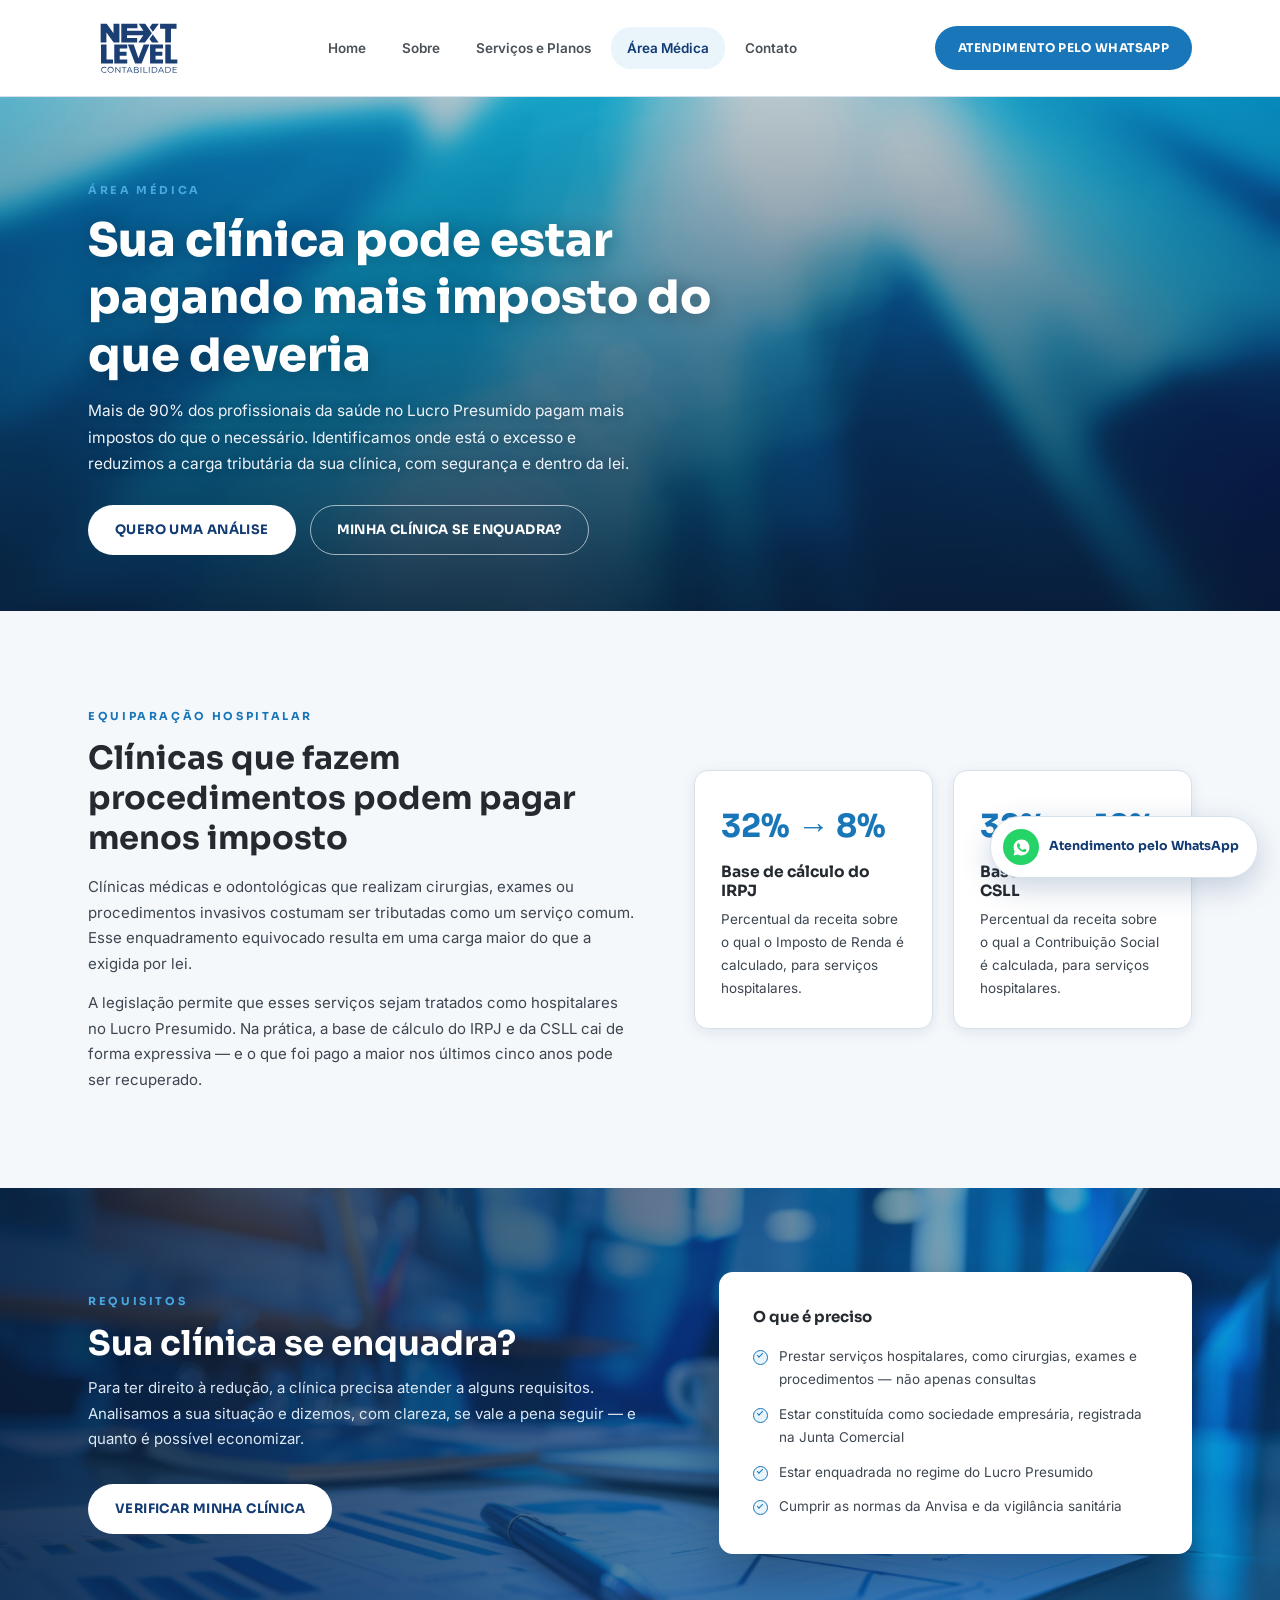
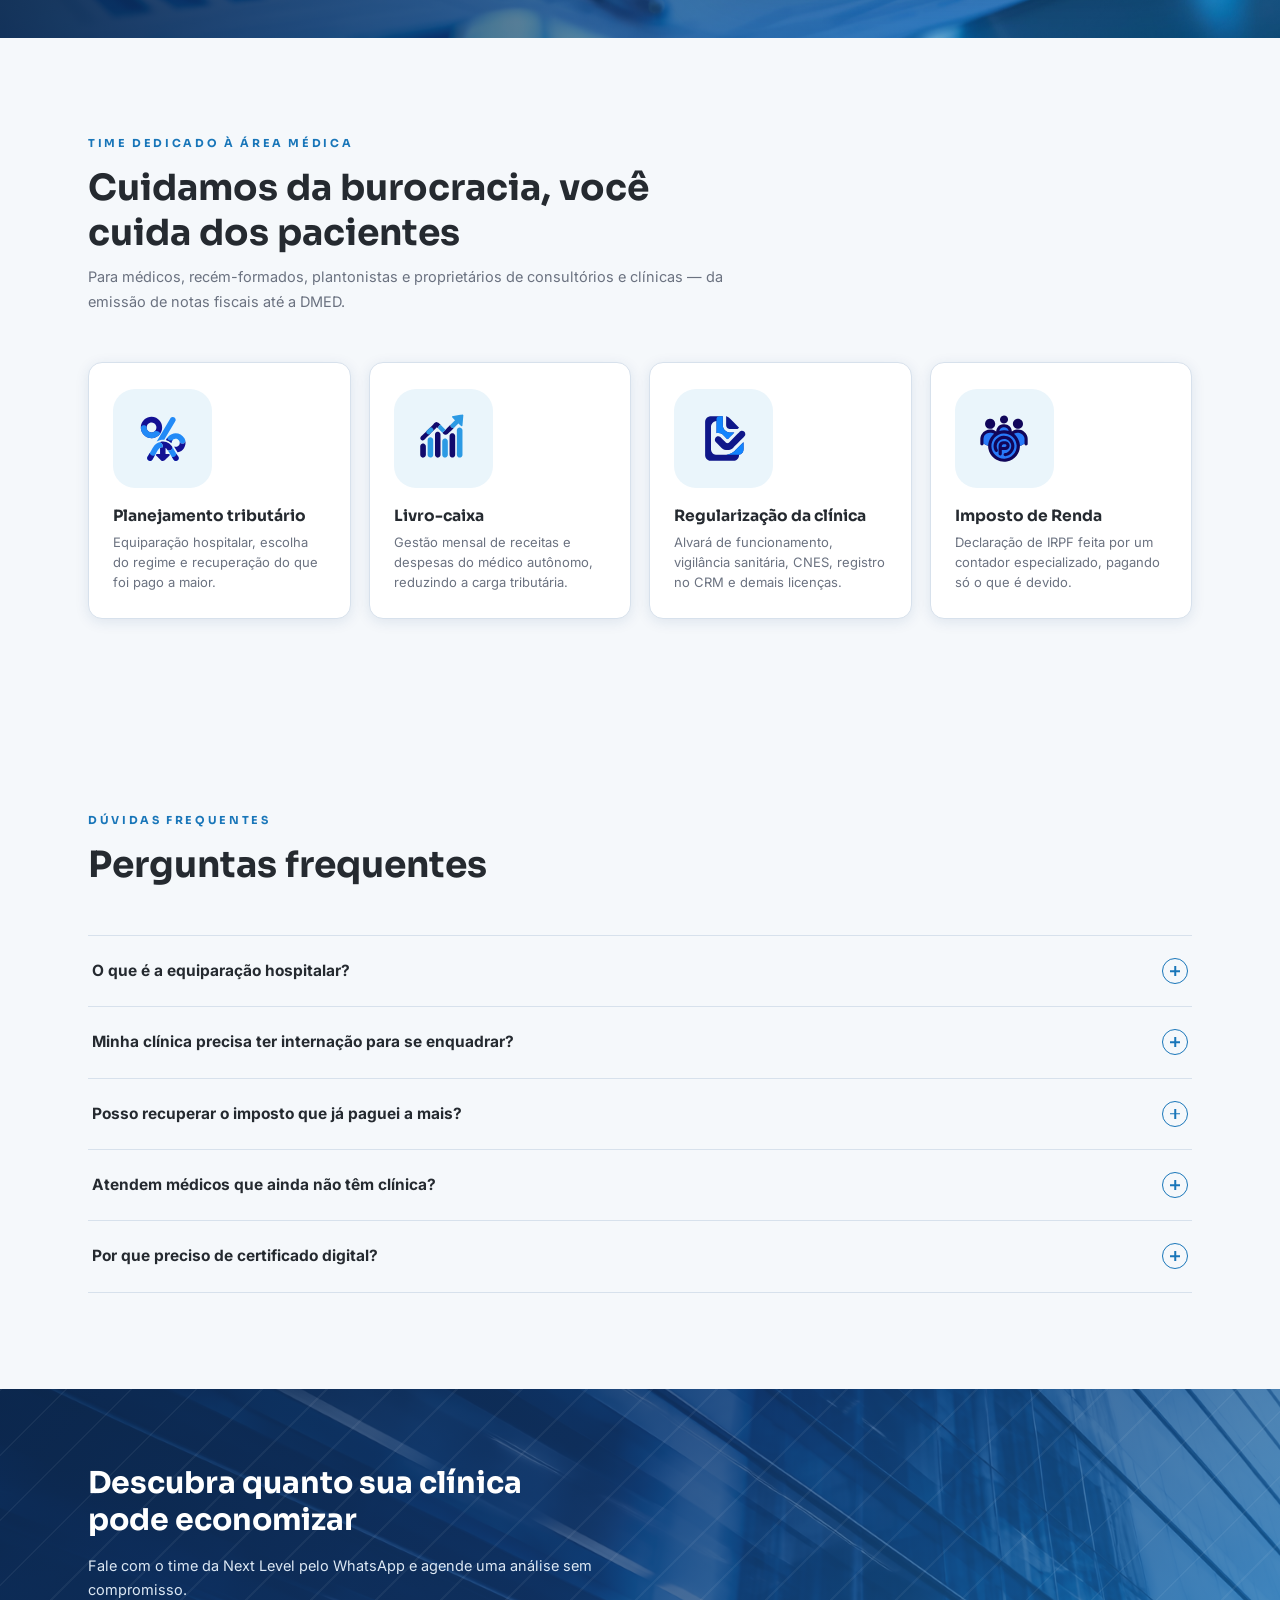
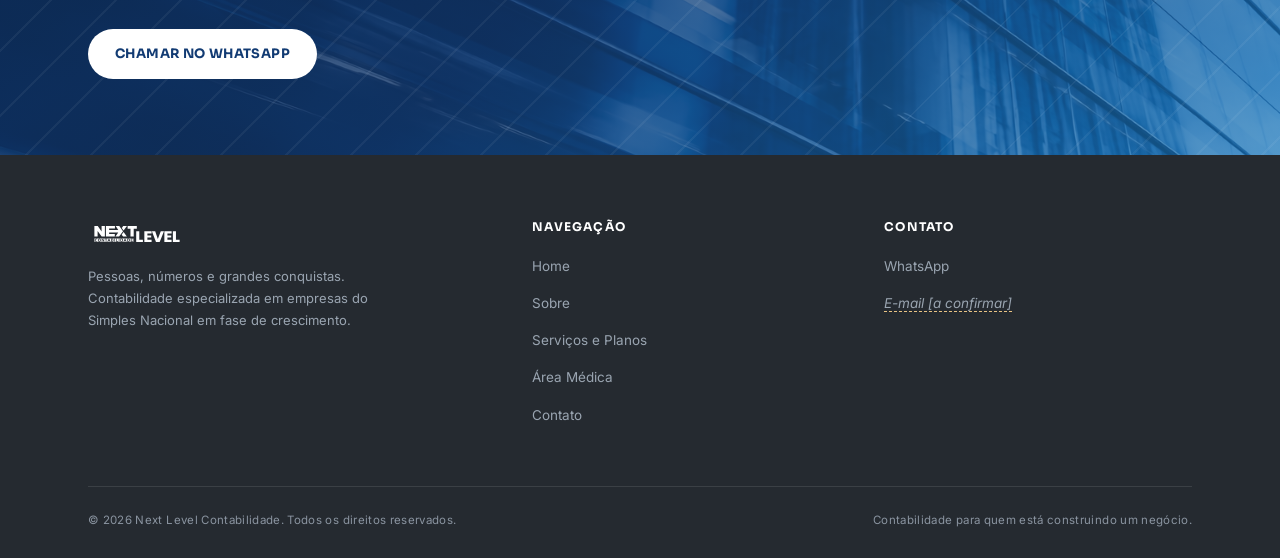
==== area-medica.html @ af2c42af "Adiciona página Área Médica sobre redução de tributos para clínicas Nova página area-medica.html (eq" ====
<!DOCTYPE html>
<html lang="pt-BR">
<head>
<script>document.documentElement.classList.add('js');</script>
<meta charset="UTF-8">
<title>Área Médica — Next Level Contabilidade</title>
<meta name="description" content="Redução de impostos para clínicas médicas e odontológicas: equiparação hospitalar, recuperação do que foi pago a maior e contabilidade especializada na área da saúde.">
<meta name="viewport" content="width=device-width, initial-scale=1.0">
<link rel="icon" type="image/svg+xml" href="assets/img/favicon.svg">
<link rel="preconnect" href="https://fonts.googleapis.com">
<link rel="preconnect" href="https://fonts.gstatic.com" crossorigin>
<link href="https://fonts.googleapis.com/css2?family=Sora:wght@400;600;700;800&family=Inter:wght@400;500;600;700&display=swap" rel="stylesheet">
<link rel="stylesheet" href="assets/css/style.css">
</head>
<body>
<a class="skip-link" href="#main">Pular para o conteúdo</a>

<header class="site-header">
  <div class="wrap">
    <a href="index.html" class="brand-logo" aria-label="Next Level Contabilidade — ir para a home">
      <img src="assets/img/logo-vertical.svg" alt="Next Level Contabilidade">
    </a>
    <nav class="main-nav" aria-label="Navegação principal">
      <ul>
        <li><a href="index.html">Home</a></li>
        <li><a href="sobre.html">Sobre</a></li>
        <li><a href="servicos.html">Serviços e Planos</a></li>
        <li><a href="area-medica.html">Área Médica</a></li>
        <li><a href="contato.html">Contato</a></li>
      </ul>
      <div class="header-actions">
        <a href="https://wa.me/5500000000000?text=Ol%C3%A1!%20Vim%20pelo%20site%20da%20Next%20Level%20e%20quero%20saber%20mais%20sobre%20a%20contabilidade." target="_blank" rel="noopener" class="btn btn-primary" data-wa-link>Atendimento pelo WhatsApp</a>
      </div>
    </nav>
    <div class="header-actions">
      <a href="https://wa.me/5500000000000?text=Ol%C3%A1!%20Vim%20pelo%20site%20da%20Next%20Level%20e%20quero%20saber%20mais%20sobre%20a%20contabilidade." target="_blank" rel="noopener" class="btn btn-primary desktop-only" data-wa-link>Atendimento pelo WhatsApp</a>
      <button class="nav-toggle" aria-label="Abrir menu" aria-expanded="false" aria-controls="main-nav"><span></span></button>
    </div>
  </div>
</header>

<main id="main">

  <!-- ================= HERO INTERNA (foto) ================= -->
  <section class="hero-inner">
    <div class="hero-bg-frame" aria-hidden="true">
      <img class="hero-bg" src="assets/img/hero-interna.jpg" alt="">
    </div>
    <div class="hero-overlay" aria-hidden="true"></div>
    <div class="wrap">
      <span class="kicker">Área médica</span>
      <h1>Sua clínica pode estar pagando mais imposto do que deveria</h1>
      <p class="lead">Mais de 90% dos profissionais da saúde no Lucro Presumido pagam mais impostos do que o necessário. Identificamos onde está o excesso e reduzimos a carga tributária da sua clínica, com segurança e dentro da lei.</p>
      <div class="hero-actions" style="margin-top:28px;">
        <a href="https://wa.me/5500000000000?text=Ol%C3%A1!%20Vim%20pelo%20site%20da%20Next%20Level%20e%20quero%20saber%20quanto%20minha%20cl%C3%ADnica%20pode%20economizar%20em%20impostos." target="_blank" rel="noopener" class="btn btn-white" data-wa-link data-wa-message="Olá! Vim pelo site da Next Level e quero saber quanto minha clínica pode economizar em impostos.">Quero uma análise</a>
        <a href="#requisitos" class="btn btn-outline-white">Minha clínica se enquadra?</a>
      </div>
    </div>
  </section>

  <!-- ================= EQUIPARAÇÃO HOSPITALAR (branco, texto + números) ================= -->
  <section class="section" id="equiparacao">
    <div class="wrap">
      <div class="split">
        <div class="reveal">
          <span class="kicker">Equiparação hospitalar</span>
          <h2>Clínicas que fazem procedimentos podem pagar menos imposto</h2>
          <p>Clínicas médicas e odontológicas que realizam cirurgias, exames ou procedimentos invasivos costumam ser tributadas como um serviço comum. Esse enquadramento equivocado resulta em uma carga maior do que a exigida por lei.</p>
          <p>A legislação permite que esses serviços sejam tratados como hospitalares no Lucro Presumido. Na prática, a base de cálculo do IRPJ e da CSLL cai de forma expressiva — e o que foi pago a maior nos últimos cinco anos pode ser recuperado.</p>
        </div>
        <div class="reveal">
          <div class="stat-grid">
            <div class="stat-card">
              <div class="num">32% → 8%</div>
              <h3>Base de cálculo do IRPJ</h3>
              <p>Percentual da receita sobre o qual o Imposto de Renda é calculado, para serviços hospitalares.</p>
            </div>
            <div class="stat-card">
              <div class="num">32% → 12%</div>
              <h3>Base de cálculo da CSLL</h3>
              <p>Percentual da receita sobre o qual a Contribuição Social é calculada, para serviços hospitalares.</p>
            </div>
          </div>
        </div>
      </div>
    </div>
  </section>

  <!-- ================= REQUISITOS (foto full-bleed, texto + card lateral) ================= -->
  <section class="photo-section overlay-brand" id="requisitos">
    <img class="bg-img" src="assets/img/dados-still-01.jpg" alt="Mesa de trabalho com relatórios, gráficos e notebook, iluminação em tons de azul">
    <div class="bg-overlay" aria-hidden="true"></div>
    <div class="wrap">
      <div class="grid-2">
        <div class="reveal">
          <span class="kicker">Requisitos</span>
          <h2 class="title">Sua clínica se enquadra?</h2>
          <p class="section-sub">Para ter direito à redução, a clínica precisa atender a alguns requisitos. Analisamos a sua situação e dizemos, com clareza, se vale a pena seguir — e quanto é possível economizar.</p>
          <div class="hero-actions">
            <a href="https://wa.me/5500000000000?text=Ol%C3%A1!%20Vim%20pelo%20site%20da%20Next%20Level%20e%20quero%20saber%20se%20minha%20cl%C3%ADnica%20se%20enquadra%20na%20equipara%C3%A7%C3%A3o%20hospitalar." target="_blank" rel="noopener" class="btn btn-white" data-wa-link data-wa-message="Olá! Vim pelo site da Next Level e quero saber se minha clínica se enquadra na equiparação hospitalar.">Verificar minha clínica</a>
          </div>
        </div>
        <div class="side-card reveal">
          <h3>O que é preciso</h3>
          <ul class="check-list">
            <li>Prestar serviços hospitalares, como cirurgias, exames e procedimentos — não apenas consultas</li>
            <li>Estar constituída como sociedade empresária, registrada na Junta Comercial</li>
            <li>Estar enquadrada no regime do Lucro Presumido</li>
            <li>Cumprir as normas da Anvisa e da vigilância sanitária</li>
          </ul>
        </div>
      </div>
    </div>
  </section>

  <!-- ================= SERVIÇOS PARA A ÁREA MÉDICA (branco) ================= -->
  <section class="section" id="servicos-medicos">
    <div class="wrap">
      <div class="section-head reveal">
        <span class="kicker">Time dedicado à área médica</span>
        <h2 class="title">Cuidamos da burocracia, você cuida dos pacientes</h2>
        <p class="section-sub">Para médicos, recém-formados, plantonistas e proprietários de consultórios e clínicas — da emissão de notas fiscais até a DMED.</p>
      </div>

      <div class="feature-list">
        <div class="feature-item reveal">
          <span class="ico" aria-hidden="true"><img src="assets/img/icons/icon-reducao.svg" alt=""></span>
          <h3>Planejamento tributário</h3>
          <p>Equiparação hospitalar, escolha do regime e recuperação do que foi pago a maior.</p>
        </div>
        <div class="feature-item reveal">
          <span class="ico" aria-hidden="true"><img src="assets/img/icons/icon-relatorios.svg" alt=""></span>
          <h3>Livro-caixa</h3>
          <p>Gestão mensal de receitas e despesas do médico autônomo, reduzindo a carga tributária.</p>
        </div>
        <div class="feature-item reveal">
          <span class="ico" aria-hidden="true"><img src="assets/img/icons/icon-impostos.svg" alt=""></span>
          <h3>Regularização da clínica</h3>
          <p>Alvará de funcionamento, vigilância sanitária, CNES, registro no CRM e demais licenças.</p>
        </div>
        <div class="feature-item reveal">
          <span class="ico" aria-hidden="true"><img src="assets/img/icons/icon-folha.svg" alt=""></span>
          <h3>Imposto de Renda</h3>
          <p>Declaração de IRPF feita por um contador especializado, pagando só o que é devido.</p>
        </div>
      </div>
    </div>
  </section>

  <!-- ================= FAQ (branco) ================= -->
  <section class="section" id="faq">
    <div class="wrap">
      <div class="section-head reveal">
        <span class="kicker">Dúvidas frequentes</span>
        <h2 class="title">Perguntas frequentes</h2>
      </div>

      <div class="faq-list reveal">
        <details class="faq-item">
          <summary>O que é a equiparação hospitalar?<span class="plus" aria-hidden="true"></span></summary>
          <p class="a">É o tratamento tributário que a lei dá aos serviços hospitalares no Lucro Presumido. Clínicas que realizam cirurgias, exames e procedimentos podem calcular o IRPJ sobre 8% da receita e a CSLL sobre 12%, em vez dos 32% aplicados aos serviços em geral.</p>
        </details>
        <details class="faq-item">
          <summary>Minha clínica precisa ter internação para se enquadrar?<span class="plus" aria-hidden="true"></span></summary>
          <p class="a">Não. O que conta é a natureza do serviço prestado — procedimentos, cirurgias e exames —, e não a estrutura de internação. Consultas médicas simples, porém, não entram no benefício.</p>
        </details>
        <details class="faq-item">
          <summary>Posso recuperar o imposto que já paguei a mais?<span class="plus" aria-hidden="true"></span></summary>
          <p class="a">Sim. Os valores pagos a maior nos últimos cinco anos podem ser recuperados. Fazemos o levantamento e mostramos quanto a sua clínica tem a receber antes de qualquer decisão.</p>
        </details>
        <details class="faq-item">
          <summary>Atendem médicos que ainda não têm clínica?<span class="plus" aria-hidden="true"></span></summary>
          <p class="a">Sim. Atendemos médicos autônomos, recém-formados e plantonistas — com livro-caixa, abertura de empresa, certificado digital e declaração de Imposto de Renda.</p>
        </details>
        <details class="faq-item">
          <summary>Por que preciso de certificado digital?<span class="plus" aria-hidden="true"></span></summary>
          <p class="a">O certificado digital é essencial para emitir notas fiscais e entregar as obrigações da sua empresa à Receita Federal e à Prefeitura. Oferecemos descontos especiais com certificadoras parceiras.</p>
        </details>
      </div>
    </div>
  </section>

  <!-- ================= CTA FINAL (gradiente cheio) ================= -->
  <section class="gradient-section">
    <img class="bg-img" src="assets/img/cta-bg.png" alt="" aria-hidden="true">
    <div class="bg-overlay" aria-hidden="true"></div>
    <div class="stripe" aria-hidden="true"></div>
    <div class="wrap">
      <div class="content-max reveal">
        <h2>Descubra quanto sua clínica pode economizar</h2>
        <p>Fale com o time da Next Level pelo WhatsApp e agende uma análise sem compromisso.</p>
        <a href="https://wa.me/5500000000000?text=Ol%C3%A1!%20Vim%20pelo%20site%20da%20Next%20Level%20e%20quero%20saber%20quanto%20minha%20cl%C3%ADnica%20pode%20economizar%20em%20impostos." target="_blank" rel="noopener" class="btn btn-white" data-wa-link data-wa-message="Olá! Vim pelo site da Next Level e quero saber quanto minha clínica pode economizar em impostos.">Chamar no WhatsApp</a>
      </div>
    </div>
  </section>

</main>

<footer class="site-footer">
  <div class="wrap">
    <div class="footer-grid">
      <div class="footer-brand">
        <a href="index.html" class="brand-logo" aria-label="Next Level Contabilidade — ir para a home">
          <img src="assets/img/logo-horizontal.svg" alt="Next Level Contabilidade">
        </a>
        <p>Pessoas, números e grandes conquistas. Contabilidade especializada em empresas do Simples Nacional em fase de crescimento.</p>
      </div>
      <div class="footer-col">
        <h4>Navegação</h4>
        <ul>
          <li><a href="index.html">Home</a></li>
          <li><a href="sobre.html">Sobre</a></li>
          <li><a href="servicos.html">Serviços e Planos</a></li>
          <li><a href="area-medica.html">Área Médica</a></li>
          <li><a href="contato.html">Contato</a></li>
        </ul>
      </div>
      <div class="footer-col">
        <h4>Contato</h4>
        <ul>
          <li><a href="https://wa.me/5500000000000?text=Ol%C3%A1!%20Vim%20pelo%20site%20da%20Next%20Level%20e%20quero%20saber%20mais%20sobre%20a%20contabilidade." target="_blank" rel="noopener" data-wa-link>WhatsApp</a></li>
          <li><a href="mailto:#" class="todo">E-mail [a confirmar]</a></li>
        </ul>
      </div>
    </div>
    <div class="footer-bottom">
      <span>© <span id="ano-atual">2026</span> Next Level Contabilidade. Todos os direitos reservados.</span>
      <span>Contabilidade para quem está construindo um negócio.</span>
    </div>
  </div>
</footer>

<a href="https://wa.me/5500000000000?text=Ol%C3%A1!%20Vim%20pelo%20site%20da%20Next%20Level%20e%20quero%20saber%20mais%20sobre%20a%20contabilidade." target="_blank" rel="noopener" class="wa-float" data-wa-link aria-label="Atendimento pelo WhatsApp">
  <span class="wa-ico" aria-hidden="true">
    <svg viewBox="0 0 24 24" fill="currentColor"><path d="M12.04 2c-5.52 0-10 4.48-10 10 0 1.77.46 3.45 1.27 4.9L2 22l5.25-1.28A9.96 9.96 0 0 0 12.04 22c5.52 0 10-4.48 10-10s-4.48-10-10-10zm5.8 14.3c-.24.68-1.4 1.3-1.94 1.36-.5.06-1.13.09-1.82-.11-.42-.13-.96-.3-1.66-.6-2.92-1.26-4.83-4.2-4.98-4.4-.15-.2-1.2-1.6-1.2-3.05 0-1.45.76-2.16 1.03-2.46.27-.3.6-.37.8-.37h.57c.18 0 .43-.07.67.51.24.6.83 2.06.9 2.2.07.15.12.32.02.52-.1.2-.15.32-.3.5-.15.17-.31.39-.44.52-.15.15-.3.3-.13.6.17.3.76 1.25 1.63 2.02 1.12.99 2.06 1.3 2.36 1.45.3.15.47.13.65-.07.18-.2.75-.87.95-1.17.2-.3.4-.25.66-.15.27.1 1.7.8 1.99.95.3.15.5.22.57.35.07.13.07.75-.17 1.43z"/></svg>
  </span>
  <span class="wa-text">Atendimento pelo WhatsApp</span>
</a>

<script src="assets/js/main.js"></script>
</body>
</html>
---- assets/css/style.css ----
/* ==========================================================================
   Next Level Contabilidade — folha de estilos principal
   Fontes: Sora (títulos) + Inter (texto), Google Fonts
   Paleta: ver variáveis abaixo (fonte: Manual de Marca Next Level)
   ========================================================================== */

:root{
  --blue1:#123B73;       /* azul principal */
  --blue1-dark:#0d2c56;
  --blue2:#1976B9;       /* azul secundário */
  --blue3:#49A9DF;       /* azul destaque */
  --blue-soft:#EAF5FB;   /* fundo suave */
  --white:#FFFFFF;
  --graphite:#252A30;    /* texto / apoio */
  --ink:#252A30;
  --muted:#6b7280;
  --line:#d7e1ec;
  --warn:#b5651d;
  --warn-bg:#fff6ea;
  --warn-border:#e9c384;

  --font-title:'Sora', sans-serif;
  --font-body:'Inter', sans-serif;

  --container:1160px;
  --radius:14px;
  --radius-sm:10px;
  --shadow-soft:0 3px 14px rgba(18,59,115,.10);
  --shadow-hover:0 18px 40px rgba(18,59,115,.16);
}

*, *::before, *::after{ box-sizing:border-box; }
html{ scroll-behavior:smooth; }
body{
  margin:0;
  font-family:var(--font-body);
  color:var(--graphite);
  background:#f5f8fb;
  line-height:1.7;
  -webkit-font-smoothing:antialiased;
  overflow-x:hidden;
}
h1,h2,h3,h4{ font-family:var(--font-title); margin:0; color:var(--graphite); line-height:1.25; }
p{ margin:0 0 14px; color:#3d4650; }
p:last-child{ margin-bottom:0; }
a{ color:inherit; text-decoration:none; }
img{ max-width:100%; display:block; }
ul{ margin:0; padding:0; list-style:none; }
button{ font-family:inherit; cursor:pointer; }

.wrap{ max-width:var(--container); margin:0 auto; padding:0 28px; }

/* ---------- links utilitários ---------- */
.skip-link{
  position:absolute; left:-999px; top:auto;
  background:var(--blue1); color:#fff; padding:10px 16px; border-radius:8px; z-index:200;
}
.skip-link:focus{ left:16px; top:16px; }

/* ---------- botões ---------- */
.btn{
  display:inline-flex; align-items:center; gap:8px;
  font-family:var(--font-title); font-weight:700; font-size:13px;
  text-transform:uppercase; letter-spacing:.03em;
  padding:13px 26px; border-radius:30px; border:1.5px solid transparent;
  transition:transform .2s ease, box-shadow .2s ease, background .2s ease, color .2s ease, border-color .2s ease;
  white-space:nowrap;
}
.btn svg{ width:16px; height:16px; flex:none; }
.btn-primary{ background:var(--blue2); color:#fff; }
.btn-primary:hover{ background:var(--blue1); transform:translateY(-2px); box-shadow:var(--shadow-hover); }
.btn-ghost{ background:transparent; color:var(--blue1); border-color:var(--blue2); }
.btn-ghost:hover{ background:var(--blue-soft); transform:translateY(-2px); }
.btn-white{ background:#fff; color:var(--blue1); }
.btn-white:hover{ background:var(--blue-soft); transform:translateY(-2px); }
.btn-outline-white{ background:transparent; color:#fff; border-color:rgba(255,255,255,.6); }
.btn-outline-white:hover{ background:rgba(255,255,255,.12); border-color:#fff; }

/* ---------- header ---------- */
.site-header{
  position:sticky; top:0; z-index:100;
  background:#ffffff;
  border-bottom:1px solid var(--line);
}
.site-header .wrap{
  display:flex; align-items:center; justify-content:space-between;
  height:96px;
}
.brand-logo{ display:flex; align-items:center; height:62px; }
.brand-logo img{ height:100%; width:auto; }

.main-nav{ display:flex; align-items:center; gap:8px; }
.main-nav ul{ display:flex; align-items:center; gap:4px; }
.main-nav ul a{
  display:block; padding:10px 16px; border-radius:20px;
  font-size:13.5px; font-weight:600; color:#4a5158;
  transition:background .2s ease, color .2s ease;
}
.main-nav ul a:hover{ background:var(--blue-soft); color:var(--blue1); }
.main-nav ul a.is-active{ background:var(--blue-soft); color:var(--blue1); }

.header-actions{ display:flex; align-items:center; gap:14px; }
.header-actions .btn{ padding:11px 22px; font-size:12px; }
.main-nav .header-actions{ display:none; }

.nav-toggle{
  display:none; background:none; border:none; padding:8px; width:40px; height:40px;
  align-items:center; justify-content:center;
}
.nav-toggle span, .nav-toggle span::before, .nav-toggle span::after{
  content:''; display:block; width:22px; height:2px; background:var(--graphite); position:relative;
  transition:transform .25s ease, opacity .25s ease;
}
.nav-toggle span::before{ position:absolute; top:-7px; }
.nav-toggle span::after{ position:absolute; top:7px; }
.nav-toggle.is-open span{ background:transparent; }
.nav-toggle.is-open span::before{ transform:rotate(45deg); top:0; }
.nav-toggle.is-open span::after{ transform:rotate(-45deg); top:0; }

/* ---------- hero (home) — foto sempre visível, overlay leve ---------- */
.hero{
  position:relative; color:#fff; overflow:hidden;
  min-height:74vh; display:flex; align-items:flex-end;
  background:#0d2c56;
}
.hero .hero-overlay{
  position:absolute; inset:0;
  background:linear-gradient(115deg, rgba(9,28,54,.82) 0%, rgba(13,44,86,.58) 40%, rgba(18,59,115,.32) 70%, rgba(18,59,115,.18) 100%);
}
.hero .wrap{ position:relative; z-index:2; width:100%; padding-top:64px; padding-bottom:64px; }
.hero-content{ max-width:660px; }
.hero .kicker{ color:var(--blue3); }
.hero h1{ font-size:clamp(32px,4.8vw,54px); font-weight:800; line-height:1.14; color:#fff; text-shadow:0 2px 24px rgba(5,15,30,.35); }
.hero p.lead{ color:#eef3f9; font-size:16.5px; max-width:520px; margin-top:18px; text-shadow:0 1px 12px rgba(5,15,30,.3); }
.hero-actions{ display:flex; flex-wrap:wrap; gap:14px; margin-top:32px; }

/* ---------- hero interna (páginas sobre/serviços/contato) — foto sempre visível ---------- */
.hero-inner{
  position:relative; color:#fff; overflow:hidden;
  padding:84px 0 56px; text-align:left; min-height:42vh; display:flex; align-items:flex-end;
  background:#0d2c56;
}
.hero-inner .hero-overlay{
  position:absolute; inset:0;
  background:linear-gradient(0deg, rgba(9,28,54,.88) 0%, rgba(13,44,86,.55) 55%, rgba(18,59,115,.28) 100%);
}
.hero-inner .wrap{ position:relative; z-index:2; width:100%; }
.hero-inner .kicker{ color:var(--blue3); }
.hero-inner h1{ font-size:clamp(30px,4.2vw,46px); font-weight:800; max-width:660px; color:#fff; text-shadow:0 2px 20px rgba(5,15,30,.35); }
.hero-inner p.lead{ color:#eef3f9; font-size:15.5px; max-width:560px; margin-top:14px; text-shadow:0 1px 10px rgba(5,15,30,.3); }

/* ---------- fundo do hero: Ken Burns (zoom) + parallax de scroll ----------
   O frame é levemente maior que o hero (top:-10%/height:120%) para sobrar
   folga vertical: o JS move o frame em até ±30px ao rolar a página, e essa
   folga garante que a imagem nunca descola da borda, em nenhum monitor.
   O zoom lento fica na <img> (elemento separado), sem conflito com o JS. */
.hero .hero-bg-frame, .hero-inner .hero-bg-frame{
  position:absolute; top:-10%; left:0; width:100%; height:120%; overflow:hidden;
  will-change:transform;
}
.hero .hero-bg, .hero-inner .hero-bg{
  position:absolute; inset:0; width:100%; height:100%; object-fit:cover;
  transform-origin:center center;
  animation:heroKenBurns 28s ease-in-out infinite alternate;
}
@keyframes heroKenBurns{
  0%{ transform:scale(1); }
  100%{ transform:scale(1.1); }
}
@media (prefers-reduced-motion: reduce){
  .hero .hero-bg, .hero-inner .hero-bg{ animation:none; }
  .hero .hero-bg-frame, .hero-inner .hero-bg-frame{ transform:none !important; }
}

/* ---------- seção fotográfica full-bleed (substitui blocos brancos repetidos) ---------- */
.photo-section{
  position:relative; overflow:hidden; color:#fff; padding:84px 0;
  display:flex; align-items:center; min-height:340px;
}
.photo-section.short{ padding:64px 0; min-height:240px; }
.photo-section .bg-img{ position:absolute; inset:0; width:100%; height:100%; object-fit:cover; }
.photo-section .bg-overlay{ position:absolute; inset:0; }
.photo-section.overlay-brand .bg-overlay{
  background:linear-gradient(115deg, rgba(9,28,54,.88) 0%, rgba(13,44,86,.68) 42%, rgba(18,59,115,.38) 75%, rgba(25,118,185,.22) 100%);
}
.photo-section.overlay-dark .bg-overlay{
  background:linear-gradient(115deg, rgba(10,13,18,.90) 0%, rgba(15,20,28,.72) 45%, rgba(15,20,28,.45) 75%, rgba(15,20,28,.28) 100%);
}
.photo-section .wrap{ position:relative; z-index:2; width:100%; }
.photo-section .kicker{ color:var(--blue3); }
.photo-section h2{ color:#fff; font-size:clamp(24px,3.2vw,34px); text-shadow:0 2px 18px rgba(5,15,30,.35); }
.photo-section p{ color:#e7eef6; font-size:15px; }
.photo-section .content-max{ max-width:620px; }

/* layout de duas colunas dentro de uma seção fotográfica/gradiente: texto + card lateral */
.photo-section .grid-2, .gradient-section .grid-2{
  display:grid; grid-template-columns:1.1fr .9fr; gap:52px; align-items:center; width:100%;
}

/* citação editorial sobre foto */
.pull-quote{
  font-family:var(--font-title); font-weight:400; color:#fff;
  font-size:clamp(19px,2.2vw,24px); line-height:1.45; margin-top:24px; max-width:620px;
  text-shadow:0 2px 20px rgba(5,15,30,.4); position:relative; padding-left:24px; border-left:3px solid var(--blue3);
}
.pull-quote .cite{
  display:block; margin-top:16px; font-size:12.5px; font-family:var(--font-body); font-weight:600;
  color:var(--blue3); letter-spacing:.02em;
}
.pull-quote.on-light{
  color:var(--graphite); text-shadow:none; border-left-color:var(--blue2);
  font-size:clamp(17px,1.8vw,20px); margin-top:20px;
}
.pull-quote.on-light .cite{ color:var(--blue2); }

/* cartão claro que acompanha uma citação ou lista dentro de uma seção fotográfica */
.side-card{
  background:#fff; border-radius:var(--radius); padding:36px 34px;
  box-shadow:0 24px 60px rgba(5,15,30,.35); color:var(--graphite);
}
.side-card .pull-quote{
  color:var(--graphite); text-shadow:none; border-left-color:var(--blue2); margin-top:0;
}
.side-card .pull-quote .cite{ color:var(--blue2); }
.side-card h3{ font-size:15px; margin-bottom:18px; }

.check-list li{
  font-size:13.5px; color:#3d4650; margin-bottom:12px; padding-left:26px; position:relative;
}
.check-list li:last-child{ margin-bottom:0; }
.check-list li::before{
  content:''; position:absolute; left:0; top:5px; width:15px; height:15px; border-radius:50%;
  background:var(--blue-soft); border:1.5px solid var(--blue2);
}
.check-list li::after{
  content:''; position:absolute; left:4.5px; top:8.5px; width:6px; height:3px; border-left:1.5px solid var(--blue2);
  border-bottom:1.5px solid var(--blue2); transform:rotate(-45deg);
}

/* cartões sólidos flutuando sobre foto (planos, time, contato) */
.float-card{ background:#fff; }
.team-card.float-card, .plan-card.float-card, .contact-card.float-card{
  box-shadow:0 24px 60px rgba(5,15,30,.35); border-color:transparent;
}
.plan-card.featured.float-card{ box-shadow:0 24px 60px rgba(5,15,30,.4); }

/* ---------- seção gradiente cheia (fecho de página; foto de fundo opcional) ---------- */
.gradient-section{
  position:relative; overflow:hidden; color:#fff; padding:76px 0;
  background:linear-gradient(135deg, #123B73 0%, #17538f 45%, #1976B9 100%);
}
.gradient-section .bg-img{ position:absolute; inset:0; width:100%; height:100%; object-fit:cover; }
.gradient-section .bg-overlay{
  position:absolute; inset:0;
  background:linear-gradient(135deg, rgba(13,44,86,.88) 0%, rgba(18,59,115,.80) 45%, rgba(25,118,185,.72) 100%);
}
.gradient-section .stripe{
  position:absolute; inset:0;
  background-image:repeating-linear-gradient(135deg, rgba(255,255,255,.05) 0 2px, transparent 2px 46px);
}
.gradient-section .wrap{ position:relative; z-index:2; }
.gradient-section h2{ color:#fff; font-size:clamp(22px,3vw,30px); }
.gradient-section p{ color:#dce8f4; margin:14px 0 26px; font-size:14.5px; }
.gradient-section .kicker{ color:var(--blue3); }
.gradient-section .content-max{ max-width:520px; }

.photo-section .section-sub, .gradient-section .section-sub{ color:#dce8f4; }
.photo-section .tag-row span, .gradient-section .tag-row span{
  background:rgba(255,255,255,.14); color:#fff; border-color:rgba(255,255,255,.28);
}

/* nota de produção sobre fundo escuro/foto */
.note-inline.on-dark{
  color:#ffdca8; background:rgba(15,20,28,.55); border-color:rgba(255,220,168,.45);
  backdrop-filter:none;
}

/* ---------- kicker / section headings ---------- */
.kicker{
  font-family:var(--font-title); font-weight:700; letter-spacing:.24em; text-transform:uppercase;
  font-size:11px; color:var(--blue2); margin-bottom:12px; display:block;
}
.section{ padding:96px 0; }
.section.tight{ padding:64px 0; }
.section-head{ max-width:640px; margin-bottom:48px; }
.section h2.title{ font-size:clamp(26px,3.4vw,36px); font-weight:700; }
.section-sub{ font-size:14.5px; color:var(--muted); margin-top:10px; }

/* ---------- feature list — uma linha, 4 cards ---------- */
.feature-list{ display:grid; grid-template-columns:repeat(4,1fr); gap:18px; }
.feature-item{
  display:flex; flex-direction:column; align-items:flex-start;
  background:#fff; border:1px solid var(--line); border-radius:var(--radius); padding:26px 24px;
  box-shadow:var(--shadow-soft); transition:transform .25s ease, box-shadow .25s ease;
}
.feature-item:hover{ transform:translateY(-5px); box-shadow:var(--shadow-hover); }
.feature-item .ico{
  flex:none; width:99px; height:99px; border-radius:22px; background:var(--blue-soft);
  display:flex; align-items:center; justify-content:center; color:var(--blue2);
  margin-bottom:18px;
}
.feature-item .ico svg, .feature-item .ico img{ width:60px; height:60px; }
.feature-item h3{ font-size:15.5px; font-weight:700; color:var(--graphite); margin:0 0 6px; }
.feature-item p{ font-size:13px; margin:0; color:var(--muted); line-height:1.55; }

/* ---------- diferencial (texto + estatísticas) ---------- */
.split{ display:grid; grid-template-columns:1.05fr .95fr; gap:56px; align-items:center; }
.split h2{ font-size:clamp(24px,3.2vw,32px); margin-bottom:16px; }
.split p{ font-size:15px; }

/* variante "masthead": título à esquerda, texto de apoio à direita, alinhados ao topo */
.split.masthead{ align-items:start; margin-bottom:48px; }
.split.masthead h2{ font-size:clamp(28px,3.6vw,38px); margin-bottom:0; }

/* ---------- prova social / tags ---------- */
.tag-row{ display:flex; flex-wrap:wrap; gap:10px; margin-top:18px; }
.tag-row span{
  font-size:12.5px; font-weight:600; color:var(--blue1); background:var(--blue-soft);
  padding:8px 16px; border-radius:20px; border:1px solid #cfe4f2;
}

/* ---------- segmentos atendidos (cards com foto) ---------- */
.segment-grid{ display:grid; grid-template-columns:repeat(3,1fr); gap:18px; margin-top:8px; }
.segment-card{
  position:relative; border-radius:var(--radius); overflow:hidden; aspect-ratio:8/3;
  box-shadow:var(--shadow-soft); transition:transform .3s ease, box-shadow .3s ease;
}
.segment-card:hover{ transform:translateY(-5px); box-shadow:var(--shadow-hover); }
.segment-card img{ width:100%; height:100%; object-fit:cover; }
.segment-card .overlay{
  position:absolute; inset:0;
  background:linear-gradient(0deg, rgba(13,44,86,.92) 0%, rgba(13,44,86,.35) 60%, rgba(13,44,86,.08) 100%);
}
.segment-card .label{
  position:absolute; left:0; right:0; bottom:0; padding:12px 16px;
  font-family:var(--font-title); font-weight:700; font-size:17px; color:#fff;
}

/* variante compacta: 5 colunas (3 linhas × 5), cards mais baixos — lista longa de segmentos (Home e Serviços) */
.segment-grid.segment-grid-5{ grid-template-columns:repeat(5,1fr); gap:14px; }
.segment-grid.segment-grid-5 .segment-card{ aspect-ratio:3/1; }
.segment-grid.segment-grid-5 .segment-card .label{ font-size:12.5px; padding:9px 11px; }

/* ---------- stat / número em destaque ---------- */
.stat-grid{ display:grid; grid-template-columns:repeat(2,1fr); gap:20px; }
.stat-card{
  background:#fff; border:1px solid var(--line); border-radius:var(--radius); padding:28px 26px;
  box-shadow:var(--shadow-soft); transition:transform .25s ease, box-shadow .25s ease;
}
.stat-card:hover{ transform:translateY(-5px); box-shadow:var(--shadow-hover); }
.stat-card .num{ font-family:var(--font-title); color:var(--blue2); font-size:32px; font-weight:700; }
.stat-card h3{ font-size:15.5px; margin:8px 0 8px; }
.stat-card p{ font-size:13.5px; margin:0; }

/* ---------- planos ---------- */
.plan-grid{ display:grid; grid-template-columns:repeat(3,1fr); gap:22px; align-items:stretch; }
.plan-grid.plan-grid-4{ grid-template-columns:repeat(4,1fr); gap:18px; align-items:start; }
.plan-grid.plan-grid-4 .plan-card ul{ flex:none; }
.plan-card{
  background:#fff; border:1px solid var(--line); border-radius:var(--radius); padding:32px 28px;
  display:flex; flex-direction:column; box-shadow:var(--shadow-soft); transition:transform .25s ease, box-shadow .25s ease;
}
.plan-card:hover{ transform:translateY(-6px); box-shadow:var(--shadow-hover); }
.plan-card.featured{ border-color:var(--blue2); box-shadow:0 12px 34px rgba(25,118,185,.18); position:relative; }
.plan-card.featured::before{
  content:'Mais escolhido'; position:absolute; top:-13px; left:28px;
  background:var(--blue2); color:#fff; font-family:var(--font-title); font-weight:700;
  font-size:10.5px; letter-spacing:.05em; text-transform:uppercase; padding:5px 14px; border-radius:20px;
}
.plan-card h3{ font-size:19px; color:var(--blue1); }
.plan-card .plan-tag{ font-size:13px; color:var(--muted); margin:6px 0 20px; display:block; }
.plan-card ul{ flex:1; margin-bottom:20px; }
.plan-card li{
  font-size:13.5px; color:#3d4650; margin-bottom:10px; padding-left:24px; position:relative;
}
.plan-card li::before{
  content:''; position:absolute; left:0; top:6px; width:14px; height:14px; border-radius:50%;
  background:var(--blue-soft); border:1.5px solid var(--blue2);
}
.plan-card li::after{
  content:''; position:absolute; left:4px; top:9px; width:6px; height:3px; border-left:1.5px solid var(--blue2);
  border-bottom:1.5px solid var(--blue2); transform:rotate(-45deg);
}
.plan-card li.no::before{ background:#fdeceb; border-color:#d64f42; }
.plan-card li.no::after{
  content:''; left:4px; top:9px; width:7px; height:7px; border:none; transform:none;
  background:
    linear-gradient(45deg, transparent 42%, #d64f42 42%, #d64f42 58%, transparent 58%),
    linear-gradient(-45deg, transparent 42%, #d64f42 42%, #d64f42 58%, transparent 58%);
}
.plan-card li.no{ color:#8a94a0; }
.plan-card .price{ font-family:var(--font-title); font-size:13px; color:var(--warn); font-style:italic; }
.plan-card .price-block{ margin:2px 0 20px; }
.plan-card .price-value{ font-family:var(--font-title); font-size:30px; font-weight:700; color:var(--blue1); }
.plan-card .price-period{ display:block; font-size:12px; color:var(--muted); margin-top:2px; }
.plan-card .price-note{ display:block; font-size:11px; color:var(--warn); font-style:italic; margin-top:6px; }

/* ---------- tabela comparativa de planos (linhas = recursos, colunas = planos) ---------- */
.pricing-table-wrap{
  overflow-x:auto; border-radius:var(--radius); background:#fff;
  box-shadow:0 24px 60px rgba(5,15,30,.35); -webkit-overflow-scrolling:touch;
}
.pricing-table{ width:100%; min-width:760px; border-collapse:collapse; }
.pricing-table th, .pricing-table td{ padding:14px 16px; text-align:center; border-bottom:1px solid var(--line); }
.pricing-table thead th{ background:var(--blue1); color:#fff; vertical-align:top; padding-top:22px; position:relative; }
.pricing-table thead th:first-child{ background:transparent; }
.pricing-table thead th.table-logo{ vertical-align:middle; padding:16px 24px; }
.pricing-table thead th.table-logo img{ display:block; width:100%; max-width:200px; height:auto; margin:0 auto; }
.pricing-table thead th.featured{ background:var(--blue2); }
.pricing-table thead th .badge{
  display:block; font-family:var(--font-title); font-weight:700; font-size:10px; letter-spacing:.05em;
  text-transform:uppercase; color:var(--blue1); background:#fff; border-radius:20px; padding:3px 10px;
  margin:0 auto 10px; width:fit-content;
}
.pricing-table thead .plan-name{ display:block; font-family:var(--font-title); font-size:16px; font-weight:700; }
.pricing-table thead .plan-price{ display:block; font-family:var(--font-title); font-size:22px; font-weight:700; margin-top:8px; }
.pricing-table thead .plan-price-period{ display:block; font-size:10.5px; font-weight:400; color:rgba(255,255,255,.75); margin-top:2px; }
.pricing-table tbody th{
  text-align:left; font-size:13px; color:var(--graphite); font-weight:600; background:var(--blue-soft);
  white-space:nowrap;
}
.pricing-table tbody td{ font-size:12.5px; color:#3d4650; }
.pricing-table tbody td.featured-col{ background:rgba(25,118,185,.05); }
.pricing-table tbody tr:last-child th, .pricing-table tbody tr:last-child td{ border-bottom:none; }
.pricing-table .check, .pricing-table .cross{
  display:inline-flex; width:22px; height:22px; border-radius:50%; align-items:center; justify-content:center;
}
.pricing-table .check{ background:var(--blue-soft); border:1.5px solid var(--blue2); }
.pricing-table .check::after{
  content:''; width:8px; height:4px; border-left:1.5px solid var(--blue2); border-bottom:1.5px solid var(--blue2);
  transform:rotate(-45deg) translate(1px,-1px);
}
.pricing-table .cross{ background:#fdeceb; }
.pricing-table .cross::after{
  content:''; width:9px; height:9px; background:
    linear-gradient(45deg, transparent 42%, #d64f42 42%, #d64f42 58%, transparent 58%),
    linear-gradient(-45deg, transparent 42%, #d64f42 42%, #d64f42 58%, transparent 58%);
}
.pricing-table tfoot td{ padding:20px 16px; }
.pricing-table tfoot .btn{ width:100%; justify-content:center; }

/* ---------- FAQ ---------- */
.faq-list{ border-top:1px solid var(--line); }
.faq-item{ border-bottom:1px solid var(--line); }
.faq-item summary{
  list-style:none; cursor:pointer; display:flex; align-items:center; justify-content:space-between; gap:20px;
  padding:22px 4px; font-weight:700; font-size:15.5px; color:var(--graphite);
}
.faq-item summary::-webkit-details-marker{ display:none; }
.faq-item summary .plus{
  flex:none; width:26px; height:26px; border-radius:50%; border:1.5px solid var(--blue2); position:relative;
}
.faq-item summary .plus::before, .faq-item summary .plus::after{
  content:''; position:absolute; background:var(--blue2); top:50%; left:50%; transform:translate(-50%,-50%);
}
.faq-item summary .plus::before{ width:10px; height:1.5px; }
.faq-item summary .plus::after{ width:1.5px; height:10px; transition:opacity .2s ease; }
.faq-item[open] summary .plus::after{ opacity:0; }
.faq-item .a{ font-size:14px; color:#3d4650; padding:0 4px 22px; max-width:680px; }

/* ---------- nota de produção / placeholders ---------- */
.note-inline{
  font-size:12.5px; color:var(--warn); background:var(--warn-bg); border:1px dashed var(--warn-border);
  border-radius:10px; padding:12px 16px; margin-top:16px;
}
.todo{
  color:var(--warn); border-bottom:1px dashed var(--warn-border); font-style:italic;
}

/* ---------- equipe (sobre) ---------- */
.team-grid{ display:grid; grid-template-columns:repeat(2,1fr); gap:22px; }
.team-card{
  background:#fff; border:1px solid var(--line); border-radius:var(--radius); padding:30px 26px;
  text-align:left; box-shadow:var(--shadow-soft);
}
.team-card .avatar{
  width:56px; height:56px; border-radius:50%; background:var(--blue-soft); color:var(--blue1);
  display:flex; align-items:center; justify-content:center; font-family:var(--font-title); font-weight:700; font-size:18px;
  margin-bottom:16px;
}
.team-card h3{ font-size:17px; }
.team-card .role{ display:block; font-size:12.5px; color:var(--blue2); font-weight:600; margin:4px 0 12px; }
.team-card p{ font-size:13.5px; }

/* ---------- contato ---------- */
.contact-grid{ display:grid; grid-template-columns:repeat(3,1fr); gap:20px; }
.contact-card{
  background:#fff; border:1px solid var(--line); border-radius:var(--radius); padding:26px 26px;
  box-shadow:var(--shadow-soft); display:flex; gap:16px; align-items:flex-start;
}
.contact-card .ico{
  flex:none; width:60px; height:60px; border-radius:14px; background:var(--blue-soft); color:var(--blue2);
  display:flex; align-items:center; justify-content:center;
}
.contact-card .ico svg, .contact-card .ico img{ width:36px; height:36px; }
.contact-card h3{ font-size:14.5px; margin-bottom:4px; }
.contact-card p{ font-size:13.5px; }

/* ---------- footer ---------- */
.site-footer{ background:var(--graphite); color:#c9d3dc; padding:64px 0 28px; }
.footer-grid{ display:grid; grid-template-columns:1.3fr 1fr 1fr; gap:44px; margin-bottom:48px; }
.footer-brand .brand-logo{ height:30px; margin-bottom:16px; }
.footer-brand .brand-logo img{ filter:brightness(0) invert(1); }
.footer-brand p{ color:#9aa5b1; font-size:13px; max-width:280px; }
.footer-col h4{
  font-family:var(--font-title); font-size:12px; letter-spacing:.1em; text-transform:uppercase; color:#fff; margin-bottom:18px;
}
.footer-col ul li{ margin-bottom:10px; }
.footer-col a{ font-size:13.5px; color:#9aa5b1; transition:color .2s ease; }
.footer-col a:hover{ color:#fff; }
.footer-bottom{
  border-top:1px solid rgba(255,255,255,.1); padding-top:24px;
  display:flex; flex-wrap:wrap; gap:12px; align-items:center; justify-content:space-between;
  font-size:11.5px; color:#8a94a0; letter-spacing:.03em;
}

/* ---------- whatsapp flutuante ---------- */
.wa-float{
  position:fixed; right:22px; bottom:22px; z-index:120;
  display:flex; align-items:center; gap:10px;
  background:#fff; border:1px solid var(--line); border-radius:30px; padding:12px 18px 12px 12px;
  box-shadow:0 10px 30px rgba(18,59,115,.22); transition:transform .2s ease, box-shadow .2s ease;
  font-family:var(--font-title); font-weight:700; font-size:12.5px; color:var(--blue1);
}
.wa-float:hover{ transform:translateY(-3px); box-shadow:0 16px 38px rgba(18,59,115,.3); }
.wa-float .wa-ico{
  width:36px; height:36px; border-radius:50%; background:#25D366; color:#fff;
  display:flex; align-items:center; justify-content:center; flex:none;
}
.wa-float .wa-ico svg{ width:19px; height:19px; }

/* ---------- reveal on scroll (só aplica com JS ativo; ver .js abaixo) ---------- */
.js .reveal{ opacity:0; transform:translateY(20px); transition:opacity .6s ease, transform .6s ease; }
.js .reveal.show{ opacity:1; transform:translateY(0); }

/* ---------- utilidades ---------- */
.mt-0{ margin-top:0; }
.center{ text-align:center; margin-left:auto; margin-right:auto; }

/* ==========================================================================
   Responsivo
   ========================================================================== */
@media (max-width:960px){
  .feature-list{ grid-template-columns:repeat(2,1fr); }
  .split{ grid-template-columns:1fr; gap:32px; }
  .photo-section .grid-2{ grid-template-columns:1fr; gap:32px; }
  .plan-grid{ grid-template-columns:1fr; }
  .plan-grid.plan-grid-4{ grid-template-columns:repeat(2,1fr); }
  .team-grid{ grid-template-columns:1fr; }
  .contact-grid{ grid-template-columns:1fr; }
  .footer-grid{ grid-template-columns:1fr 1fr; }
}

@media (max-width:820px){
  .main-nav{
    position:fixed; inset:96px 0 0 0; background:#fff; padding:24px 28px;
    display:flex; flex-direction:column; align-items:flex-start; gap:24px;
    transform:translateX(100%); transition:transform .3s ease; overflow-y:auto;
  }
  .main-nav.is-open{ transform:translateX(0); }
  .main-nav ul{ flex-direction:column; align-items:flex-start; width:100%; gap:2px; }
  .main-nav a{ width:100%; padding:14px 12px; font-size:15px; }
  .main-nav .header-actions{ display:flex; margin-top:12px; width:100%; }
  .main-nav .header-actions .btn{ width:100%; justify-content:center; }
  .nav-toggle{ display:flex; }
  .header-actions .btn.desktop-only{ display:none; }
  .stat-grid{ grid-template-columns:1fr; }
  .section{ padding:56px 0; }
  .photo-section{ padding:56px 0; min-height:auto; }
  .photo-section.short{ padding:48px 0; }
  .gradient-section{ padding:56px 0; }
  .hero-inner{ min-height:auto; padding:80px 0 48px; }
  .pull-quote{ font-size:19px; padding-left:18px; }
  .side-card{ padding:28px 26px; }
  .segment-grid{ grid-template-columns:repeat(2,1fr); }
}

@media (max-width:640px){
  .feature-list{ grid-template-columns:1fr; }
  .plan-grid.plan-grid-4{ grid-template-columns:1fr; }
  .footer-grid{ grid-template-columns:1fr; gap:32px; }
  .plan-card.featured::before{ left:50%; transform:translateX(-50%); }
  .wa-float span.wa-text{ display:none; }
  .wa-float{ padding:12px; }
}
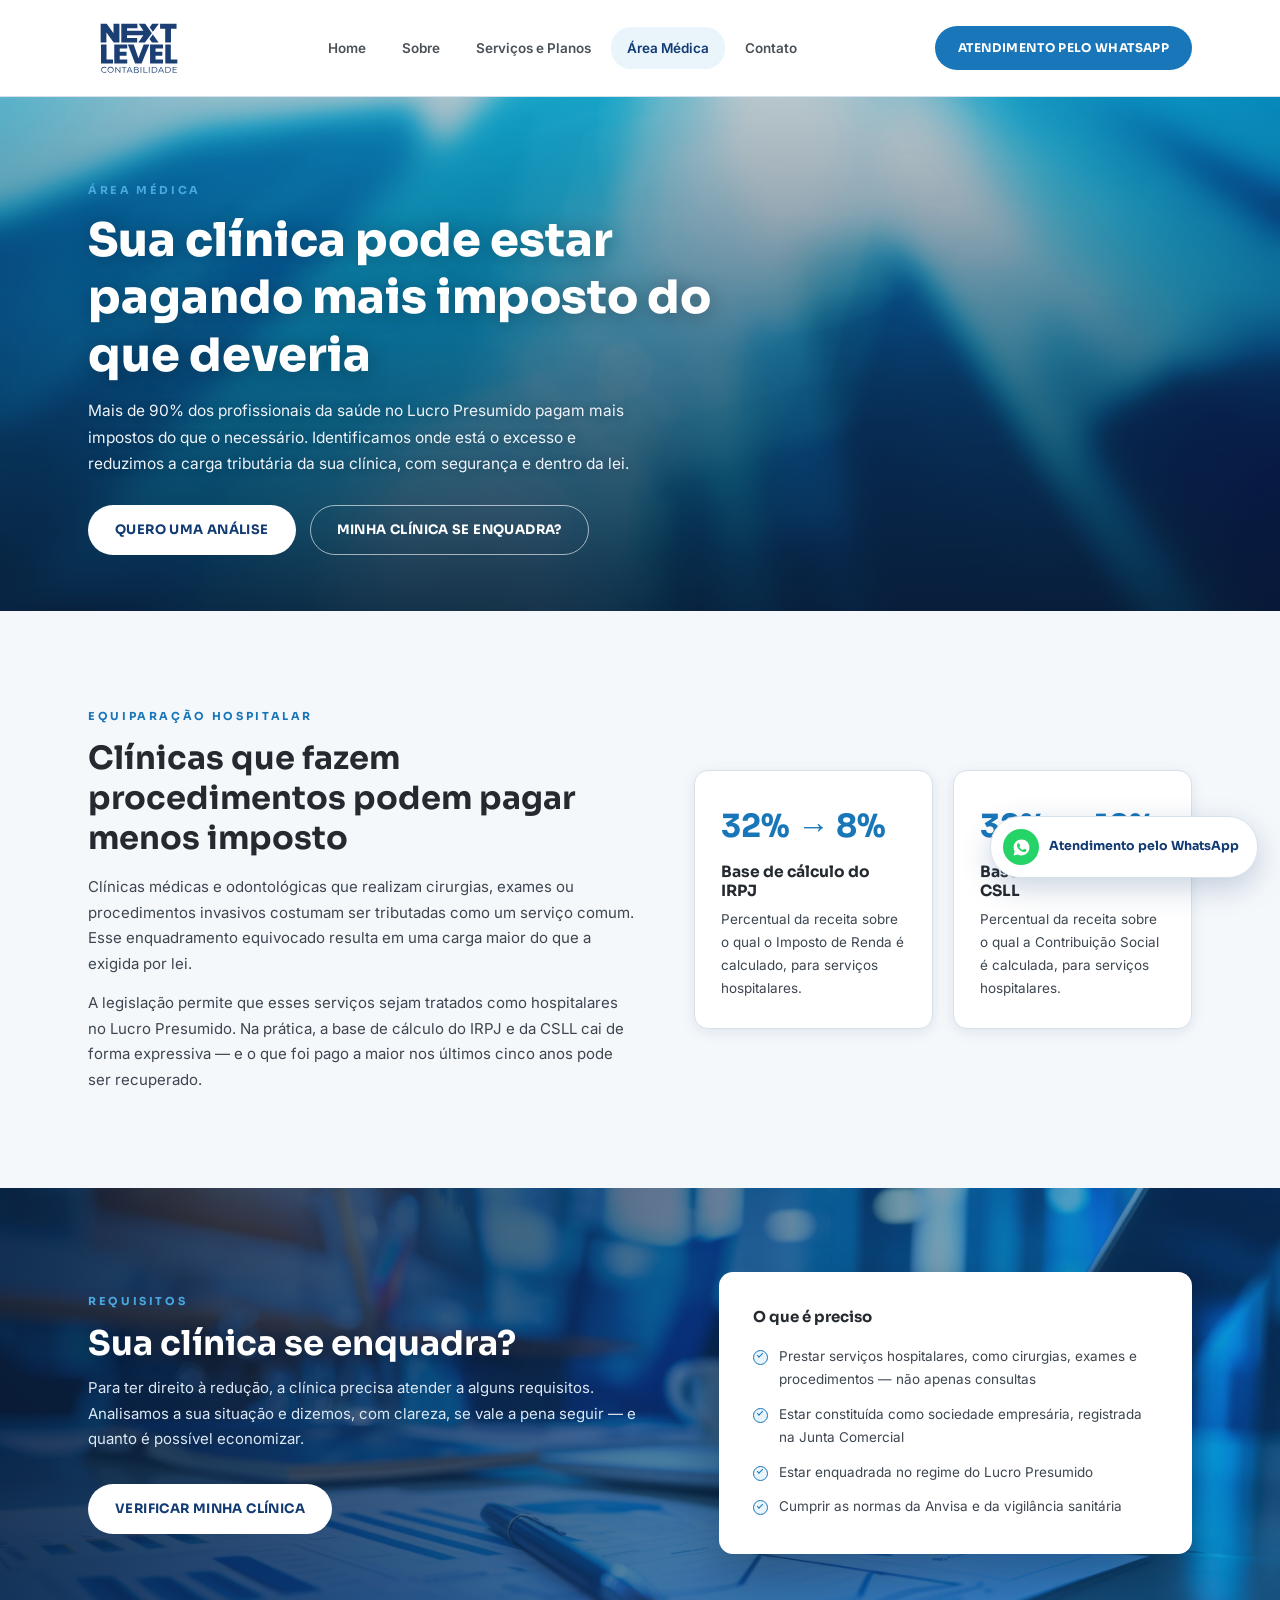
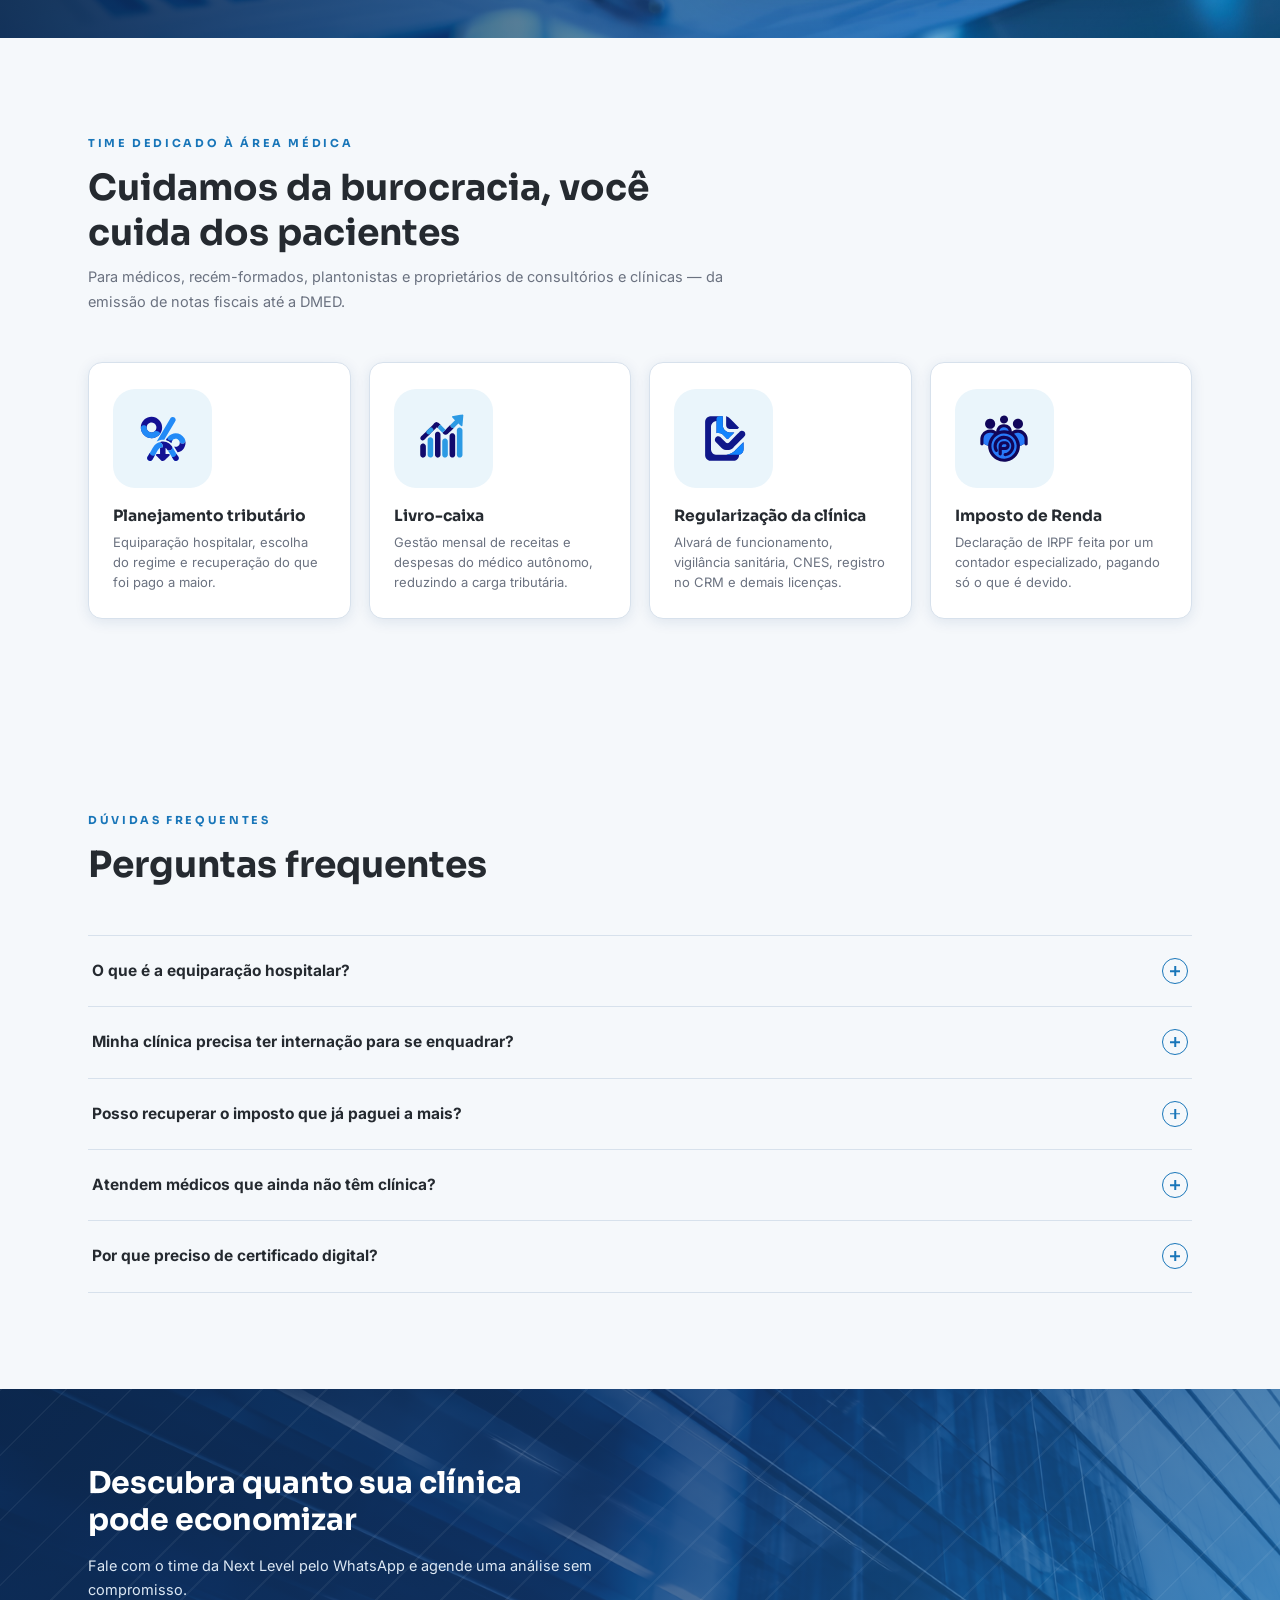
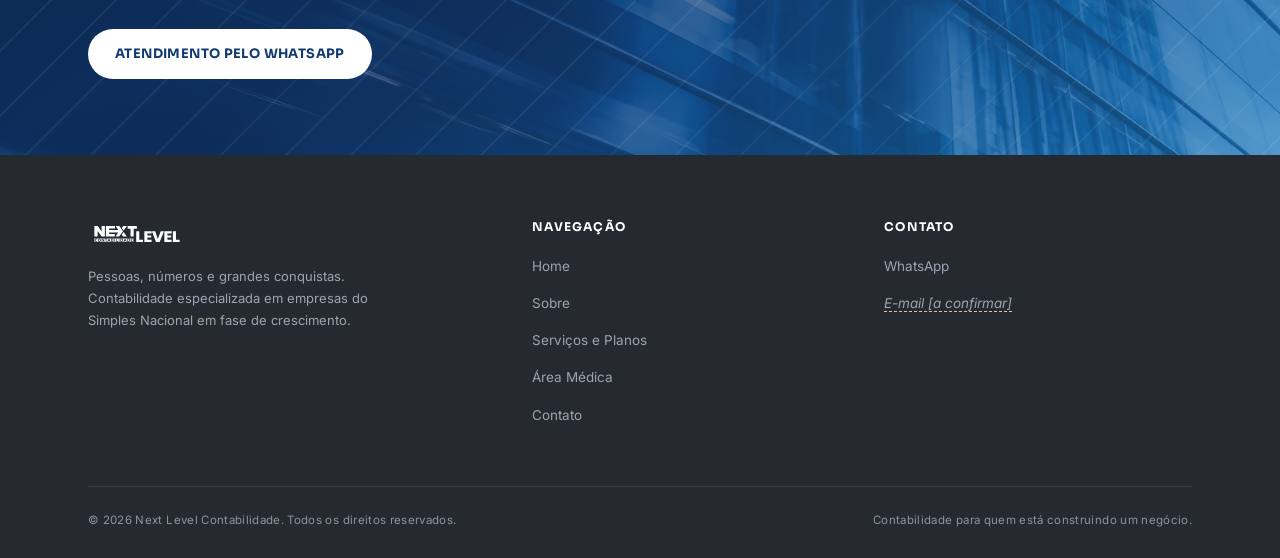
==== commit 363bc6b9: "Troca "Chamar no WhatsApp" por "Atendimento pelo WhatsApp" em todos os botões Co-Authored-By: Claude" ====
--- a/area-medica.html
+++ b/area-medica.html
@@ -189,7 +189,7 @@
       <div class="content-max reveal">
         <h2>Descubra quanto sua clínica pode economizar</h2>
         <p>Fale com o time da Next Level pelo WhatsApp e agende uma análise sem compromisso.</p>
-        <a href="https://wa.me/5500000000000?text=Ol%C3%A1!%20Vim%20pelo%20site%20da%20Next%20Level%20e%20quero%20saber%20quanto%20minha%20cl%C3%ADnica%20pode%20economizar%20em%20impostos." target="_blank" rel="noopener" class="btn btn-white" data-wa-link data-wa-message="Olá! Vim pelo site da Next Level e quero saber quanto minha clínica pode economizar em impostos.">Chamar no WhatsApp</a>
+        <a href="https://wa.me/5500000000000?text=Ol%C3%A1!%20Vim%20pelo%20site%20da%20Next%20Level%20e%20quero%20saber%20quanto%20minha%20cl%C3%ADnica%20pode%20economizar%20em%20impostos." target="_blank" rel="noopener" class="btn btn-white" data-wa-link data-wa-message="Olá! Vim pelo site da Next Level e quero saber quanto minha clínica pode economizar em impostos.">Atendimento pelo WhatsApp</a>
       </div>
     </div>
   </section>
